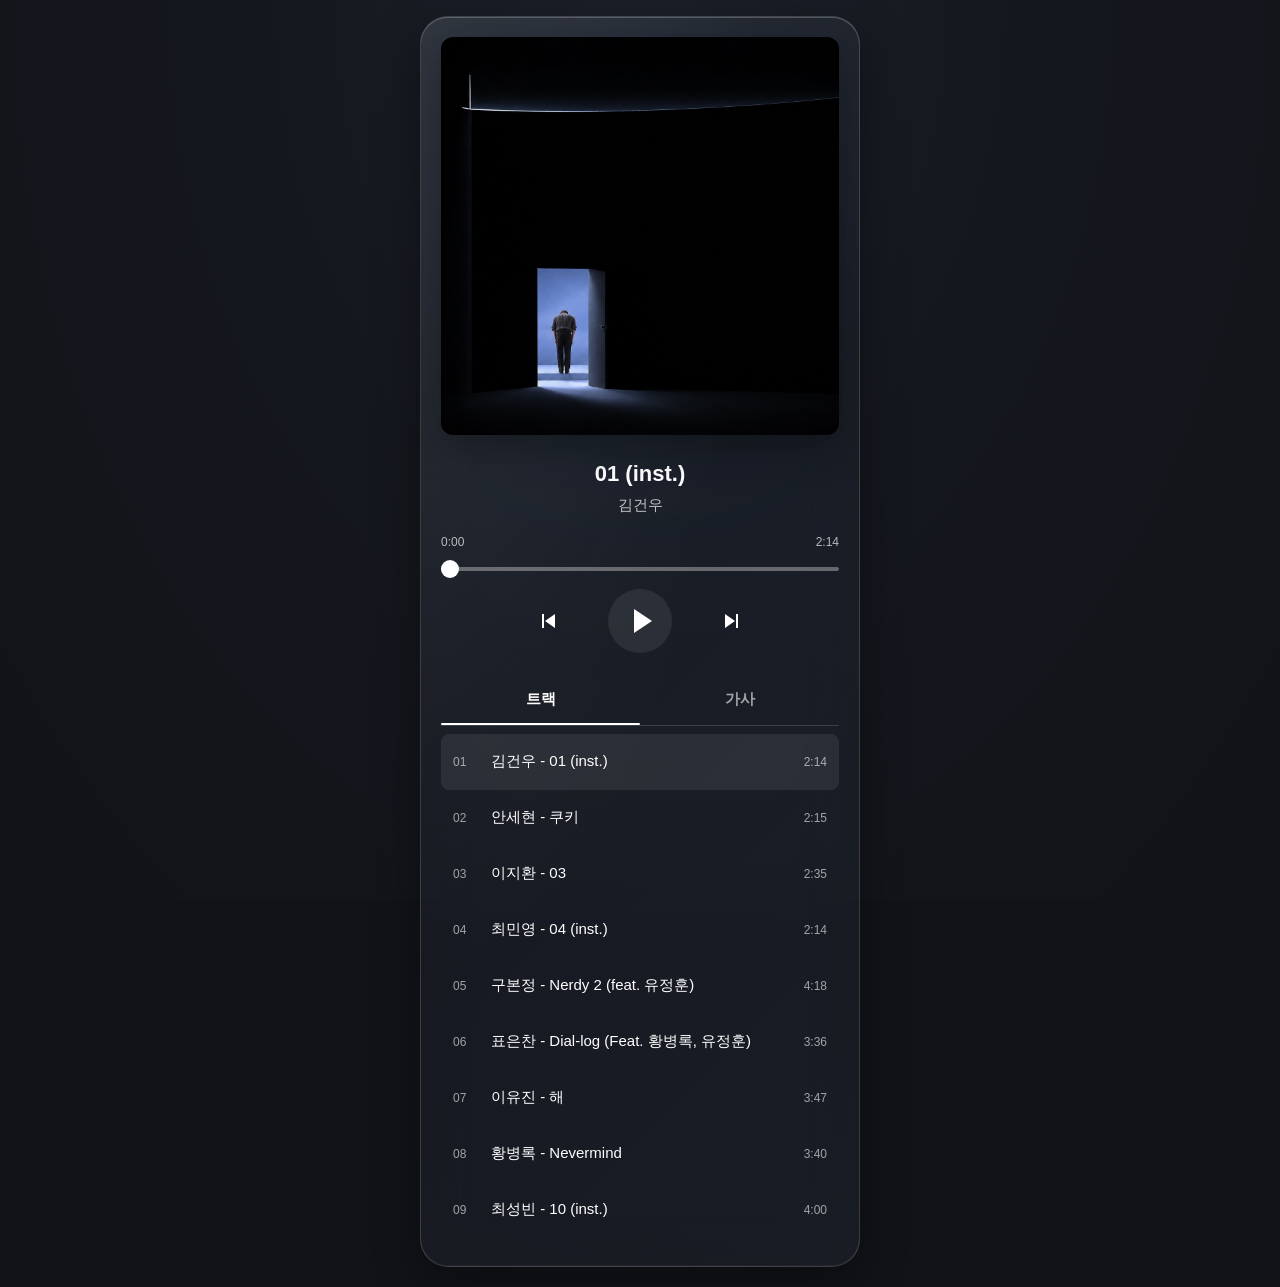
==== index.html @ 428f3816 "Widen highlight lyrics on mobile" ====
<!doctype html>
<html lang="ko">
<head>
<meta charset="utf-8"><meta name="viewport" content="width=device-width, initial-scale=1, viewport-fit=cover"><meta name="theme-color" content="#111318"><meta name="description" content="TTL의 앨범 True Man Show"><title>True Man Show — TTL</title><link rel="icon" href="assets/cover.png"><link rel="stylesheet" href="style.css?v=14">
</head>
<body>
<div class="background" aria-hidden="true"></div>
<div class="intro-screen" id="opening" aria-hidden="true"><div><h1>True Man Show</h1></div></div>
<main class="player">
<button class="album-art" id="info" type="button" aria-label="앨범 소개" disabled><img src="assets/cover.png" alt="True Man Show 앨범 커버"></button>
<div class="track-info"><h2 id="track-title">음원을 준비하고 있어요</h2><p id="track-artist">TTL</p><blockquote id="track-highlight" hidden></blockquote></div>
<div class="progress-time"><span id="elapsed">0:00</span><span id="duration">0:00</span></div><input id="seek" type="range" min="0" max="100" step="any" value="0" aria-label="재생 위치" disabled>
<div class="controls"><button id="previous" aria-label="이전 곡" disabled><svg viewBox="0 0 24 24" aria-hidden="true"><path d="M6 5h2v14H6zm3 7 10-7v14z"/></svg></button><button id="play" aria-label="재생" disabled><svg viewBox="0 0 24 24" aria-hidden="true"><path d="M8 4v16l12-8z"/></svg></button><button id="next" aria-label="다음 곡" disabled><svg viewBox="0 0 24 24" aria-hidden="true"><path d="M16 5h2v14h-2zM5 5l10 7-10 7z"/></svg></button></div><audio id="audio" preload="metadata"></audio>
<div class="library"><div class="tabs" role="tablist"><button class="tab active" id="tracks-tab" role="tab" aria-selected="true">트랙</button><button class="tab" id="lyrics-tab" role="tab" aria-selected="false">가사</button></div><div id="list" class="list"></div><div id="lyrics" class="lyrics" hidden></div></div>
</main>
<dialog id="intro-dialog"><button id="close-dialog" aria-label="닫기">×</button><p id="intro-text"></p></dialog>
<script src="album.js?v=7"></script><script src="lyrics.js?v=1"></script><script src="app.js?v=15"></script></body></html>
---- style.css ----
:root { color-scheme: dark; }
* { box-sizing: border-box; }
html { min-height: 100%; background: #111318; }
body { margin: 0; min-height: 100svh; color: #fff; font-family: Arial, 'Noto Sans KR', sans-serif; }
.background { position: fixed; inset: 0; z-index: -1; background: radial-gradient(ellipse at 50% 0%, #1b2029 0%, #14171d 45%, #111318 100%); }
.intro-screen { position: fixed; inset: 0; background: #111318; display: grid; place-items: center; text-align: center; z-index: 5; animation: disappear .7s ease 1.3s forwards; pointer-events: none; }
.intro-screen h1 { font-size: clamp(28px,8vw,44px); margin: 24px; }
.player { width: 100%; max-width: 440px; margin: 0 auto; padding: max(24px,env(safe-area-inset-top)) 24px max(32px,env(safe-area-inset-bottom)); display: flex; flex-direction: column; align-items: center; }
.album-art { display: block; padding: 0; border: 0; background: none; width: 100%; aspect-ratio: 1; border-radius: 12px; overflow: hidden; box-shadow: 0 12px 40px #0005; }
.album-art:disabled { opacity: 1; }
.album-art img { width: 100%; height: 100%; object-fit: cover; display: block; }
button { font: inherit; color: inherit; cursor: pointer; touch-action: manipulation; -webkit-tap-highlight-color: transparent; }
button:disabled { cursor: default; }
button:focus-visible, input:focus-visible { outline: 2px solid #c3d8ff; outline-offset: 4px; }
.track-info { text-align: center; width: 100%; margin: 24px 0 20px; }
.track-info h2 { font-size: 22px; line-height: 1.4; overflow-wrap: anywhere; margin: 0 0 6px; }
.track-info p { font-size: 15px; color: #ffffffb8; margin: 0; }
.progress-time { width: 100%; display: flex; justify-content: space-between; font-size: 12px; font-variant-numeric: tabular-nums; color: #ffffffb0; }
input[type=range] { appearance: none; -webkit-appearance: none; width: 100%; height: 40px; margin: 0; background: transparent; cursor: pointer; touch-action: none; }
input[type=range]::-webkit-slider-runnable-track { height: 4px; border-radius: 4px; background: #ffffff55; }
input[type=range]::-webkit-slider-thumb { appearance: none; -webkit-appearance: none; height: 18px; width: 18px; margin-top: -7px; border-radius: 50%; background: white; }
input[type=range]::-moz-range-track { height: 4px; border-radius: 4px; background: #ffffff55; }
input[type=range]::-moz-range-thumb { height: 18px; width: 18px; border: 0; border-radius: 50%; background: white; }
input:disabled { opacity: .4; }
.controls { display: flex; align-items: center; justify-content: center; gap: 34px; width: 100%; margin: 0 0 24px; }
.controls button { display: grid; place-items: center; border: 0; border-radius: 50%; background: none; width: 52px; height: 52px; padding: 12px; }
.controls #play { width: 64px; height: 64px; background: #ffffff14; }
.controls button:disabled { opacity: .35; }
.controls svg { width: 24px; height: 24px; fill: currentColor; }
.controls #play svg { width: 36px; height: 36px; }
.library { width: 100%; display: flex; flex-direction: column; }
.tabs { display: flex; border-bottom: 1px solid #ffffff26; }
.tab { width: 50%; min-height: 48px; border: 0; border-bottom: 2px solid transparent; background: none; color: #ffffff99; font-size: 15px; font-weight: 600; }
.tab.active { color: white; border-bottom-color: #fff; }
.list,.lyrics { padding: 8px 0; }
.empty { font-size: 14px; text-align: center; color: #ffffff80; padding: 24px 0; margin: 0; }
.track { width: 100%; min-height: 56px; display: flex; align-items: center; gap: 14px; text-align: left; background: none; border: 0; border-radius: 8px; padding: 14px 12px; font-size: 15px; }
.track:hover,.track.selected { background: #ffffff14; }
.track-num { flex: 0 0 24px; color: #ffffff99; font-size: 12px; }
.track-name { flex: 1; min-width: 0; overflow-wrap: anywhere; }
.track-duration { flex: 0 0 38px; text-align: right; white-space: nowrap; font-size: 12px; font-variant-numeric: tabular-nums; color: #ffffff99; }
.lyric-line { display: block; width: 100%; min-height: 48px; background: none; border: 0; text-align: left; color: #ffffff80; font-size: 16px; line-height: 1.7; padding: 12px; margin: 0; overflow-wrap: anywhere; }
.lyric-line.active { color: #fff; font-weight: 600; }
dialog { border: 1px solid #ffffff33; border-radius: 20px; background: #202633; color: white; padding: 24px; width: calc(100% - 32px); max-width: 420px; max-height: 80dvh; overflow: auto; }
dialog::backdrop { background: #000b; backdrop-filter: blur(4px); }
dialog p { white-space: pre-wrap; line-height: 1.8; }
dialog button { float: right; width: 44px; height: 44px; border: 0; background: none; font-size: 25px; }
[hidden] { display: none!important; }
@keyframes disappear { to { opacity: 0; visibility: hidden; } }
@media (min-width: 600px) { .player { padding-top: 40px; padding-bottom: 48px; } }
@media (prefers-reduced-motion: reduce) { .intro-screen { display: none; } }


/* The glass surface belongs to the player, leaving the outer charcoal clear. */
.player {
  position: relative;
  isolation: isolate;
  width: calc(100% - 32px);
  max-width: 440px;
  margin: max(16px, env(safe-area-inset-top)) auto max(20px, env(safe-area-inset-bottom));
  padding: 20px;
  border: 1px solid #ffffff26;
  border-radius: 28px;
  background: linear-gradient(135deg, #ffffff10, #ffffff03 45%, #a5c5ff09), #ffffff04;
  backdrop-filter: blur(28px) saturate(150%);
  -webkit-backdrop-filter: blur(28px) saturate(150%);
  box-shadow: inset 0 1px 0 #ffffff38, inset 0 -1px 0 #ffffff0a, 0 16px 48px #0005;
}
.player::before {
  content: ''; position: absolute; inset: 0; z-index: -1; pointer-events: none;
  border-radius: inherit;
  background: radial-gradient(ellipse at 5% 0%, #dbe9ff0d, transparent 55%);
}
.tabs { position: relative; }
.tab-indicator { position: absolute; bottom: 0; left: 0; height: 2px; width: 50%; background: #fff; border-radius: 2px; transform-origin: left center; pointer-events: none; will-change: transform; }

.tab.active { border-bottom-color: transparent; }
.tab { transition: color .6s ease; }
.library { overflow: hidden; }
.album-art { position: relative; }
.film-window { position: absolute; inset: 0; overflow: hidden; pointer-events: none; background: #08090c; }
.film-strip { position: absolute; inset: 0 0 auto; width: 500%; height: 100%; will-change: transform; display: flex; flex-direction: row; }
.film-frame { position: relative; height: 100%; flex: 0 0 20%; min-width: 0; padding: 0; background: #08090c; }
.film-frame img { height: 100%; width: 100%; object-fit: cover; border-radius: 0; }
.film-strip::before, .film-strip::after { content: ''; position: absolute; z-index: 2; left: 0; right: 0; height: 16px; border-top: 4px solid #08090c; border-bottom: 4px solid #08090c; background: repeating-linear-gradient(to right, #08090c 0 7px, #bec5cddd 7px 16px, #08090c 16px 24px); }
.film-strip::before { top: 0; }
.film-strip::after { bottom: 0; }
@media (max-width: 360px) { .player { width: calc(100% - 24px); padding: 16px; border-radius: 24px; } }
@media (prefers-reduced-motion: reduce) { .tabs::after, .tab { transition: none; } }






#track-highlight { width: calc(100% + 16px); max-width: none; margin: 18px -8px 0; padding: 0; font-size: clamp(13px, 3.6vw, 14px); font-weight: 400; line-height: 1.8; color: #cbd8ee; word-break: keep-all; overflow-wrap: anywhere; white-space: pre-line; }
#track-highlight::before { content: '“'; }
#track-highlight::after { content: '”'; }
.lyric-line.timed-chars .lyric-part { color: #ffffff68; }
.lyric-line.timed-chars .lyric-part.sung { color: #e7efff; }
.lyric-line.timed-chars .lyric-part.current-char { color: #fff; text-shadow: 0 0 12px #b9d6ff80; }
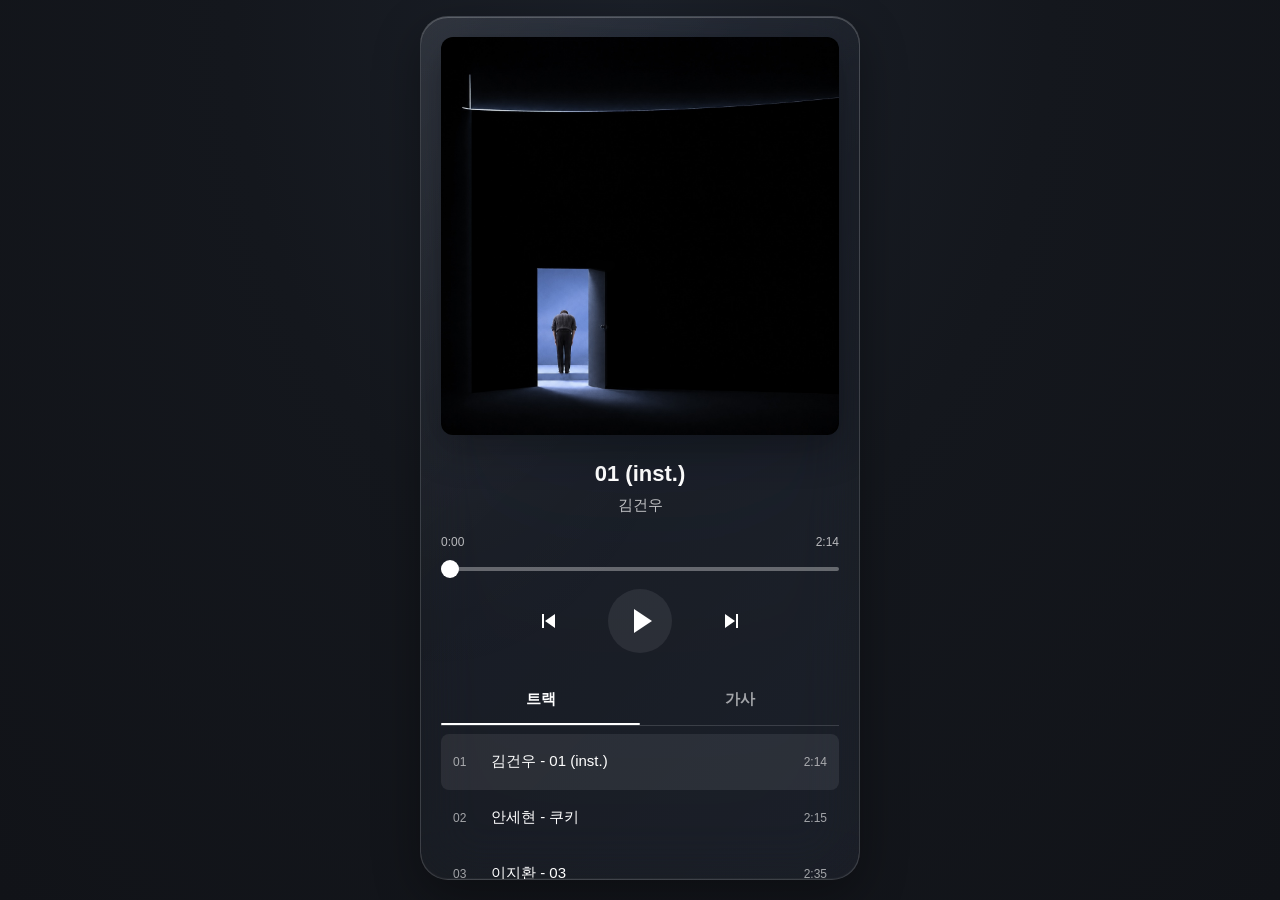
==== commit 8bb28a4c: "Fit glass player to viewport and follow active lyrics" ====
--- a/index.html
+++ b/index.html
@@ -1,7 +1,7 @@
 <!doctype html>
 <html lang="ko">
 <head>
-<meta charset="utf-8"><meta name="viewport" content="width=device-width, initial-scale=1, viewport-fit=cover"><meta name="theme-color" content="#111318"><meta name="description" content="TTL의 앨범 True Man Show"><title>True Man Show — TTL</title><link rel="icon" href="assets/cover.png"><link rel="stylesheet" href="style.css?v=14">
+<meta charset="utf-8"><meta name="viewport" content="width=device-width, initial-scale=1, viewport-fit=cover"><meta name="theme-color" content="#111318"><meta name="description" content="TTL의 앨범 True Man Show"><title>True Man Show — TTL</title><link rel="icon" href="assets/cover.png"><link rel="stylesheet" href="style.css?v=17">
 </head>
 <body>
 <div class="background" aria-hidden="true"></div>
@@ -14,7 +14,7 @@
 <div class="library"><div class="tabs" role="tablist"><button class="tab active" id="tracks-tab" role="tab" aria-selected="true">트랙</button><button class="tab" id="lyrics-tab" role="tab" aria-selected="false">가사</button></div><div id="list" class="list"></div><div id="lyrics" class="lyrics" hidden></div></div>
 </main>
 <dialog id="intro-dialog"><button id="close-dialog" aria-label="닫기">×</button><p id="intro-text"></p></dialog>
-<script src="album.js?v=7"></script><script src="lyrics.js?v=1"></script><script src="app.js?v=15"></script></body></html>
+<script src="album.js?v=7"></script><script src="lyrics.js?v=1"></script><script src="app.js?v=18"></script></body></html>
 
 
 
--- a/style.css
+++ b/style.css
@@ -1,7 +1,7 @@
 :root { color-scheme: dark; }
 * { box-sizing: border-box; }
-html { min-height: 100%; background: #111318; }
-body { margin: 0; min-height: 100svh; color: #fff; font-family: Arial, 'Noto Sans KR', sans-serif; }
+html { height: 100%; overflow: hidden; background: #111318; }
+body { margin: 0; height: 100dvh; overflow: hidden; color: #fff; font-family: Arial, 'Noto Sans KR', sans-serif; }
 .background { position: fixed; inset: 0; z-index: -1; background: radial-gradient(ellipse at 50% 0%, #1b2029 0%, #14171d 45%, #111318 100%); }
 .intro-screen { position: fixed; inset: 0; background: #111318; display: grid; place-items: center; text-align: center; z-index: 5; animation: disappear .7s ease 1.3s forwards; pointer-events: none; }
 .intro-screen h1 { font-size: clamp(28px,8vw,44px); margin: 24px; }
@@ -57,6 +57,12 @@
   isolation: isolate;
   width: calc(100% - 32px);
   max-width: 440px;
+  height: calc(100dvh - max(16px, env(safe-area-inset-top)) - max(20px, env(safe-area-inset-bottom)));
+  overflow-y: auto;
+  overflow-x: hidden;
+  overscroll-behavior-y: contain;
+  scrollbar-width: thin;
+  scrollbar-color: #ffffff38 transparent;
   margin: max(16px, env(safe-area-inset-top)) auto max(20px, env(safe-area-inset-bottom));
   padding: 20px;
   border: 1px solid #ffffff26;
@@ -76,7 +82,8 @@
 
 .tab.active { border-bottom-color: transparent; }
 .tab { transition: color .6s ease; }
-.library { overflow: hidden; }
+.player > * { flex-shrink: 0; }
+.library { overflow: visible; }
 .album-art { position: relative; }
 .film-window { position: absolute; inset: 0; overflow: hidden; pointer-events: none; background: #08090c; }
 .film-strip { position: absolute; inset: 0 0 auto; width: 500%; height: 100%; will-change: transform; display: flex; flex-direction: row; }
@@ -96,6 +103,14 @@
 #track-highlight { width: calc(100% + 16px); max-width: none; margin: 18px -8px 0; padding: 0; font-size: clamp(13px, 3.6vw, 14px); font-weight: 400; line-height: 1.8; color: #cbd8ee; word-break: keep-all; overflow-wrap: anywhere; white-space: pre-line; }
 #track-highlight::before { content: '“'; }
 #track-highlight::after { content: '”'; }
-.lyric-line.timed-chars .lyric-part { color: #ffffff68; }
-.lyric-line.timed-chars .lyric-part.sung { color: #e7efff; }
-.lyric-line.timed-chars .lyric-part.current-char { color: #fff; text-shadow: 0 0 12px #b9d6ff80; }
+.lyric-line.timed-chars .lyric-part { position: relative; display: inline-block; white-space: pre; color: #ffffff68; }
+.lyric-fill { display: none; }
+.lyric-line.timed-chars.active .lyric-fill {
+  display: block;
+  position: absolute;
+  inset: 0;
+  color: #fff;
+  pointer-events: none;
+  clip-path: inset(0 calc(100% - var(--lyric-fill, 0%)) 0 0);
+}
+.lyric-line { transition: color .25s ease; }
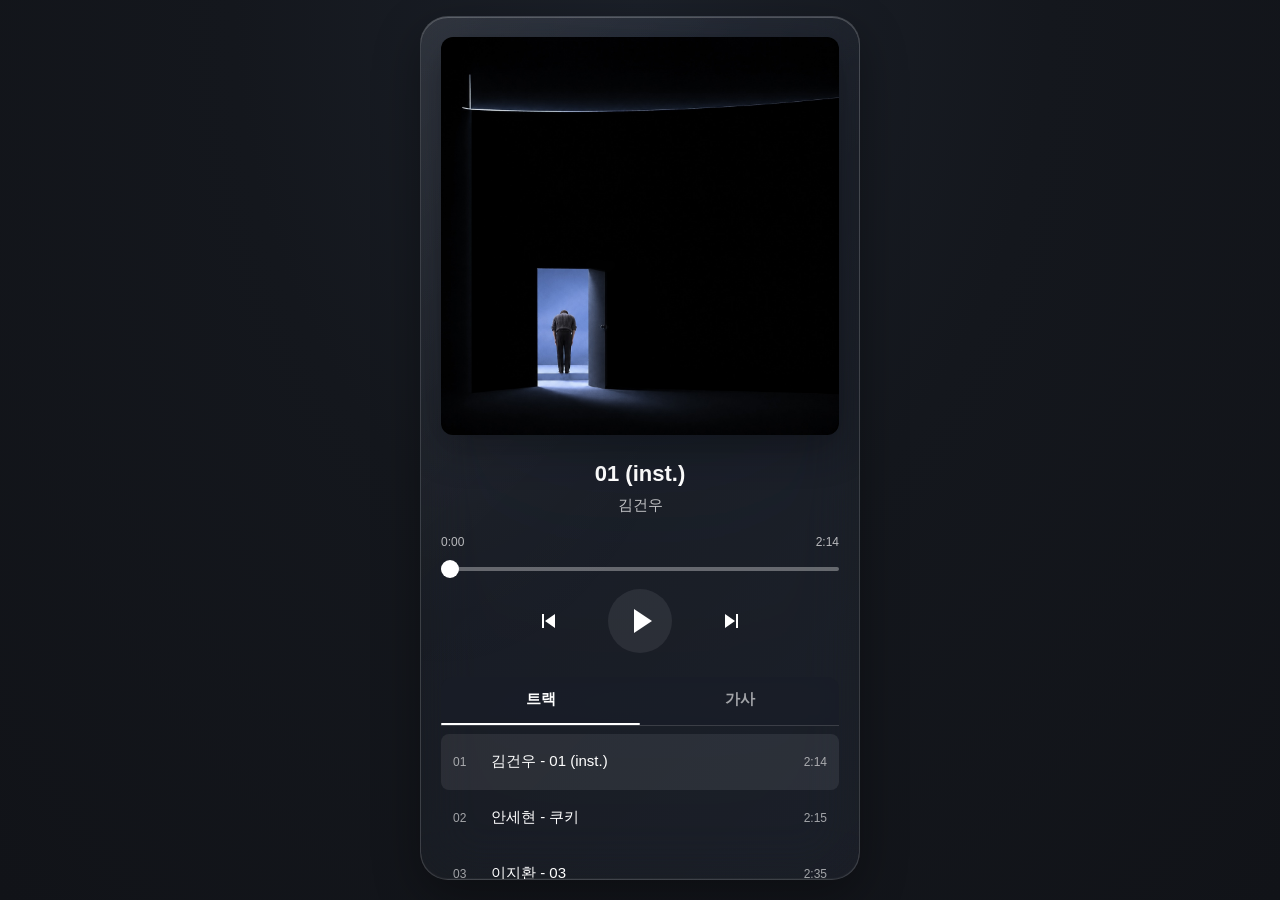
==== commit a269b48f: "Keep track and lyric tabs visible while scrolling" ====
--- a/index.html
+++ b/index.html
@@ -1,7 +1,7 @@
 <!doctype html>
 <html lang="ko">
 <head>
-<meta charset="utf-8"><meta name="viewport" content="width=device-width, initial-scale=1, viewport-fit=cover"><meta name="theme-color" content="#111318"><meta name="description" content="TTL의 앨범 True Man Show"><title>True Man Show — TTL</title><link rel="icon" href="assets/cover.png"><link rel="stylesheet" href="style.css?v=17">
+<meta charset="utf-8"><meta name="viewport" content="width=device-width, initial-scale=1, viewport-fit=cover"><meta name="theme-color" content="#111318"><meta name="description" content="TTL의 앨범 True Man Show"><title>True Man Show — TTL</title><link rel="icon" href="assets/cover.png"><link rel="stylesheet" href="style.css?v=18">
 </head>
 <body>
 <div class="background" aria-hidden="true"></div>
--- a/style.css
+++ b/style.css
@@ -77,7 +77,16 @@
   border-radius: inherit;
   background: radial-gradient(ellipse at 5% 0%, #dbe9ff0d, transparent 55%);
 }
-.tabs { position: relative; }
+.tabs {
+  position: sticky;
+  top: 0;
+  z-index: 3;
+  flex-shrink: 0;
+  background: #191e27ed;
+  backdrop-filter: blur(20px) saturate(150%);
+  -webkit-backdrop-filter: blur(20px) saturate(150%);
+  border-radius: 12px 12px 0 0;
+}
 .tab-indicator { position: absolute; bottom: 0; left: 0; height: 2px; width: 50%; background: #fff; border-radius: 2px; transform-origin: left center; pointer-events: none; will-change: transform; }
 
 .tab.active { border-bottom-color: transparent; }
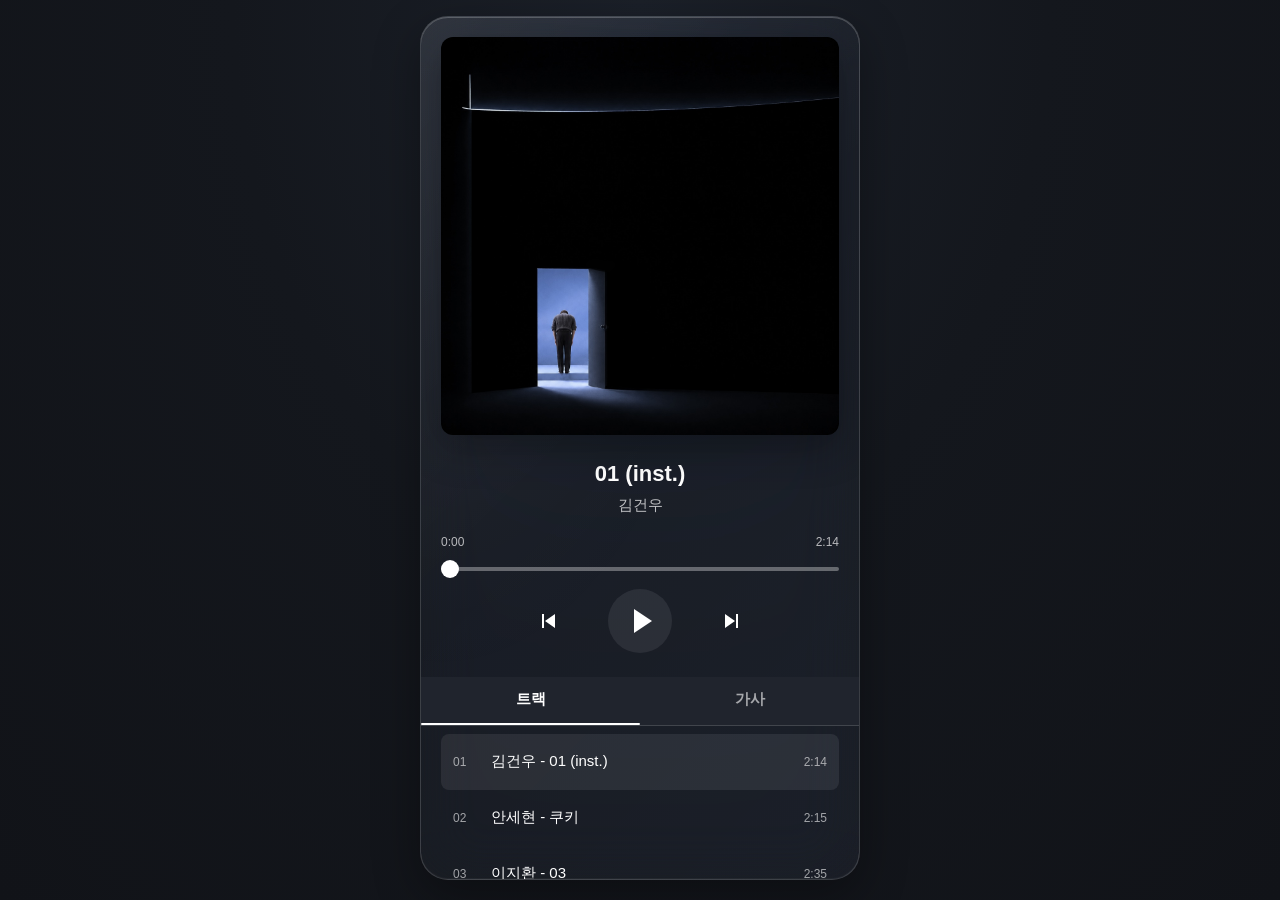
==== commit 4ad1ffba: "Pin opaque tabs flush to glass panel edges" ====
--- a/index.html
+++ b/index.html
@@ -1,7 +1,7 @@
 <!doctype html>
 <html lang="ko">
 <head>
-<meta charset="utf-8"><meta name="viewport" content="width=device-width, initial-scale=1, viewport-fit=cover"><meta name="theme-color" content="#111318"><meta name="description" content="TTL의 앨범 True Man Show"><title>True Man Show — TTL</title><link rel="icon" href="assets/cover.png"><link rel="stylesheet" href="style.css?v=18">
+<meta charset="utf-8"><meta name="viewport" content="width=device-width, initial-scale=1, viewport-fit=cover"><meta name="theme-color" content="#111318"><meta name="description" content="TTL의 앨범 True Man Show"><title>True Man Show — TTL</title><link rel="icon" href="assets/cover.png"><link rel="stylesheet" href="style.css?v=19">
 </head>
 <body>
 <div class="background" aria-hidden="true"></div>
--- a/style.css
+++ b/style.css
@@ -53,6 +53,7 @@
 
 /* The glass surface belongs to the player, leaving the outer charcoal clear. */
 .player {
+  --player-padding: 20px;
   position: relative;
   isolation: isolate;
   width: calc(100% - 32px);
@@ -64,7 +65,7 @@
   scrollbar-width: thin;
   scrollbar-color: #ffffff38 transparent;
   margin: max(16px, env(safe-area-inset-top)) auto max(20px, env(safe-area-inset-bottom));
-  padding: 20px;
+  padding: var(--player-padding);
   border: 1px solid #ffffff26;
   border-radius: 28px;
   background: linear-gradient(135deg, #ffffff10, #ffffff03 45%, #a5c5ff09), #ffffff04;
@@ -79,13 +80,13 @@
 }
 .tabs {
   position: sticky;
-  top: 0;
+  top: calc(-1 * var(--player-padding));
   z-index: 3;
   flex-shrink: 0;
-  background: #191e27ed;
-  backdrop-filter: blur(20px) saturate(150%);
-  -webkit-backdrop-filter: blur(20px) saturate(150%);
-  border-radius: 12px 12px 0 0;
+  width: calc(100% + 2 * var(--player-padding));
+  margin-inline: calc(-1 * var(--player-padding));
+  background: #20242d;
+  border-radius: 0;
 }
 .tab-indicator { position: absolute; bottom: 0; left: 0; height: 2px; width: 50%; background: #fff; border-radius: 2px; transform-origin: left center; pointer-events: none; will-change: transform; }
 
@@ -101,7 +102,7 @@
 .film-strip::before, .film-strip::after { content: ''; position: absolute; z-index: 2; left: 0; right: 0; height: 16px; border-top: 4px solid #08090c; border-bottom: 4px solid #08090c; background: repeating-linear-gradient(to right, #08090c 0 7px, #bec5cddd 7px 16px, #08090c 16px 24px); }
 .film-strip::before { top: 0; }
 .film-strip::after { bottom: 0; }
-@media (max-width: 360px) { .player { width: calc(100% - 24px); padding: 16px; border-radius: 24px; } }
+@media (max-width: 360px) { .player { --player-padding: 16px; width: calc(100% - 24px); border-radius: 24px; } }
 @media (prefers-reduced-motion: reduce) { .tabs::after, .tab { transition: none; } }
 
 
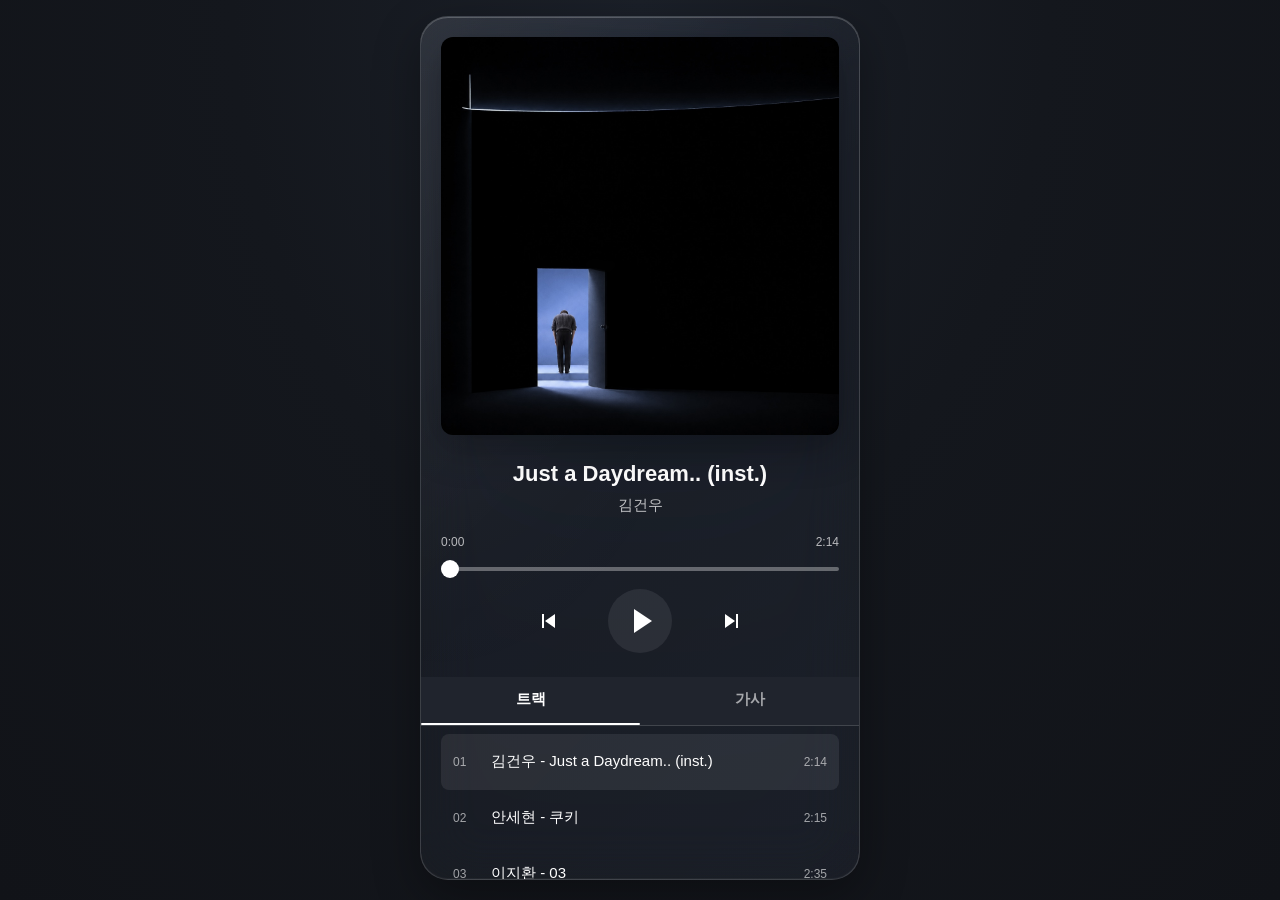
==== commit c4998f26: "Refresh cached album metadata" ====
--- a/index.html
+++ b/index.html
@@ -14,7 +14,7 @@
 <div class="library"><div class="tabs" role="tablist"><button class="tab active" id="tracks-tab" role="tab" aria-selected="true">트랙</button><button class="tab" id="lyrics-tab" role="tab" aria-selected="false">가사</button></div><div id="list" class="list"></div><div id="lyrics" class="lyrics" hidden></div></div>
 </main>
 <dialog id="intro-dialog"><button id="close-dialog" aria-label="닫기">×</button><p id="intro-text"></p></dialog>
-<script src="album.js?v=7"></script><script src="lyrics.js?v=1"></script><script src="app.js?v=18"></script></body></html>
+<script src="album.js?v=8"></script><script src="lyrics.js?v=1"></script><script src="app.js?v=18"></script></body></html>
 
 
 
